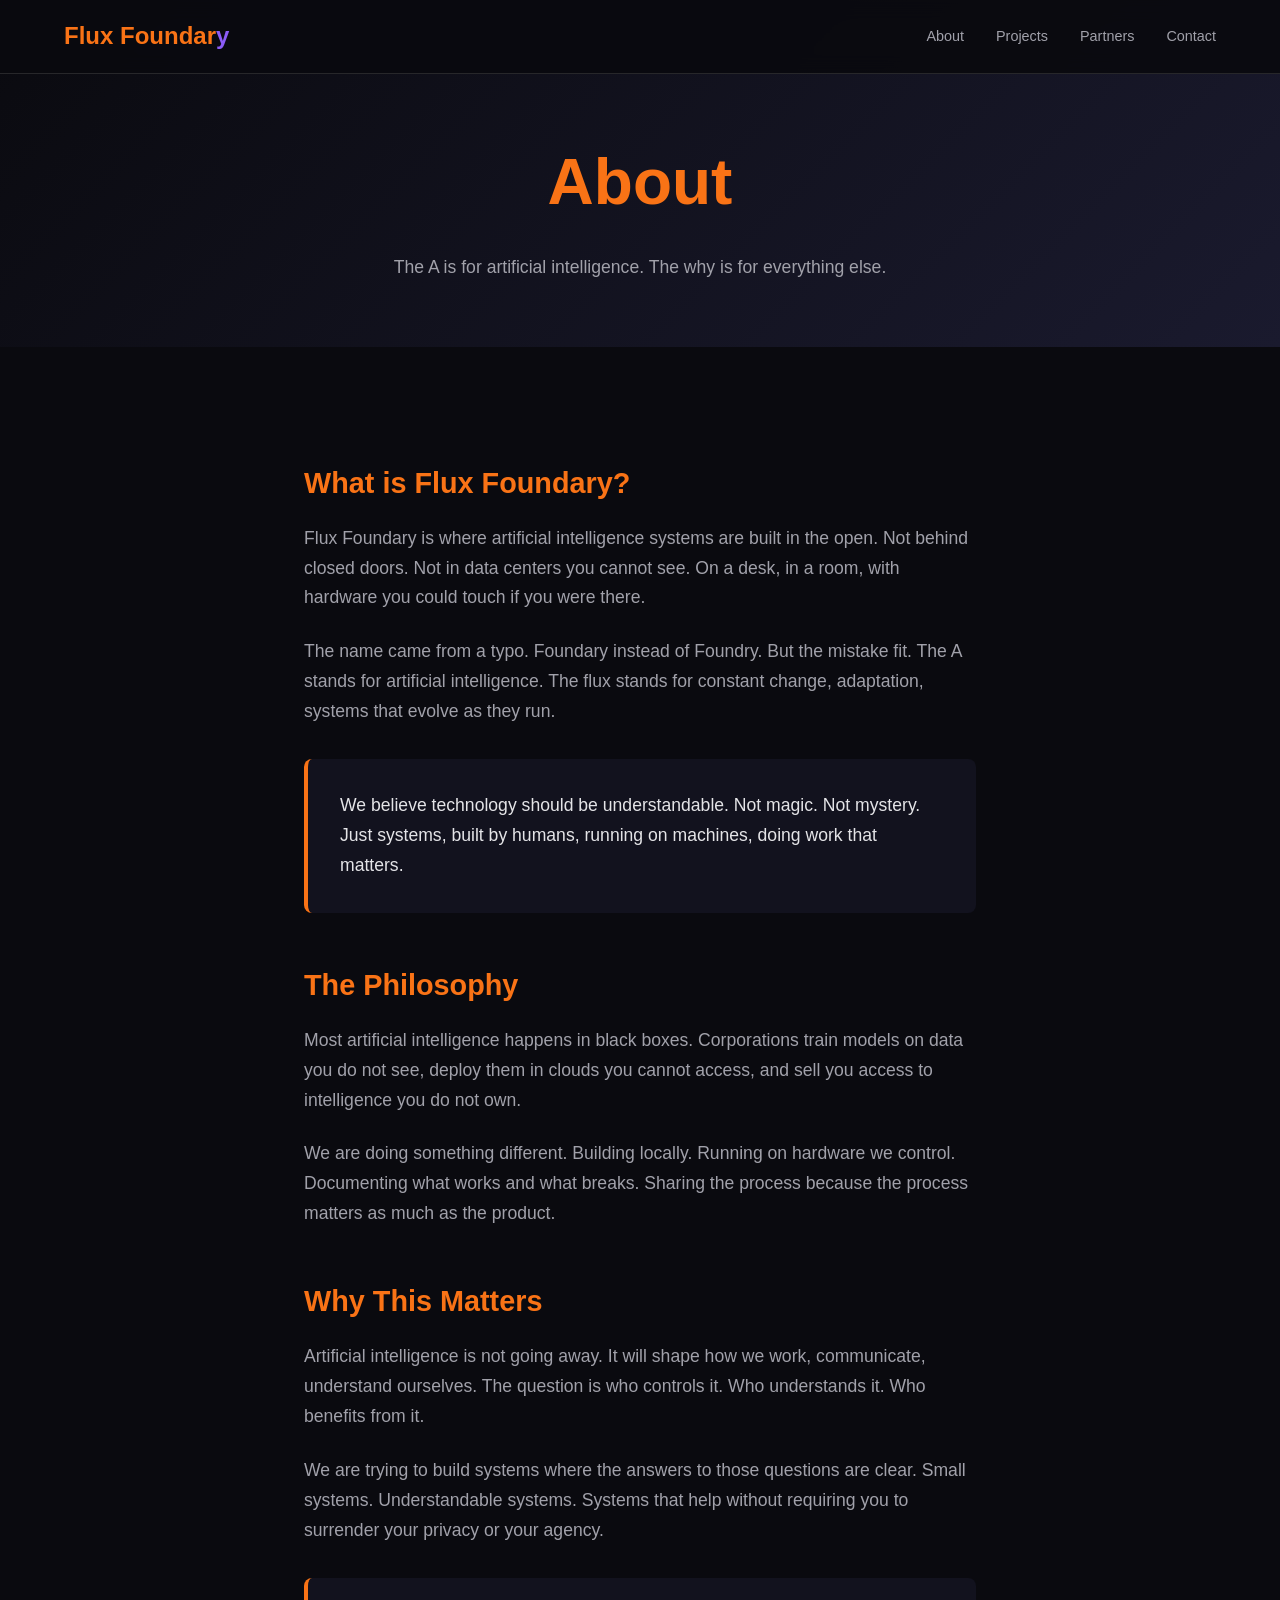
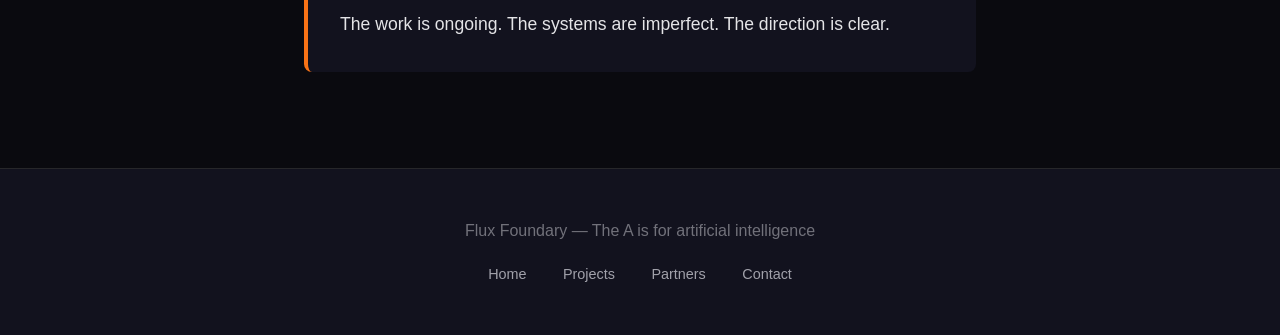
==== about/index.html @ 0760b9b1 "Complete Flux Foundary website with all pages and photos" ====
<!DOCTYPE html>
<html lang="en">
<head>
    <meta charset="UTF-8">
    <meta name="viewport" content="width=device-width, initial-scale=1.0">
    <title>About — Flux Foundary</title>
    <style>
        * { margin: 0; padding: 0; box-sizing: border-box; }
        body {
            font-family: -apple-system, BlinkMacSystemFont, 'Segoe UI', Roboto, sans-serif;
            background: #0a0a0f;
            color: #e4e4e7;
            line-height: 1.7;
        }
        nav {
            position: fixed;
            top: 0;
            width: 100%;
            background: rgba(10, 10, 15, 0.95);
            backdrop-filter: blur(10px);
            border-bottom: 1px solid #27272a;
            z-index: 1000;
            padding: 1rem 5%;
        }
        nav .container {
            max-width: 1200px;
            margin: 0 auto;
            display: flex;
            justify-content: space-between;
            align-items: center;
        }
        .logo {
            font-size: 1.5rem;
            font-weight: 700;
            color: #f97316;
            text-decoration: none;
        }
        .logo span { color: #8b5cf6; }
        .nav-links {
            display: flex;
            gap: 2rem;
        }
        .nav-links a {
            color: #a1a1aa;
            text-decoration: none;
            font-size: 0.9rem;
            transition: color 0.3s;
        }
        .nav-links a:hover { color: #f97316; }
        .page-header {
            padding: 8rem 5% 4rem;
            text-align: center;
            background: linear-gradient(135deg, #0a0a0f 0%, #1a1a2e 100%);
        }
        .page-header h1 {
            font-size: clamp(2.5rem, 6vw, 4rem);
            color: #f97316;
            margin-bottom: 1rem;
        }
        .page-header p {
            color: #a1a1aa;
            max-width: 600px;
            margin: 0 auto;
            font-size: 1.1rem;
        }
        .content {
            max-width: 800px;
            margin: 0 auto;
            padding: 4rem 5%;
        }
        .content h2 {
            color: #f97316;
            margin: 3rem 0 1rem;
            font-size: 1.8rem;
        }
        .content p {
            color: #a1a1aa;
            margin-bottom: 1.5rem;
            font-size: 1.1rem;
        }
        .highlight {
            background: #12121e;
            padding: 2rem;
            border-radius: 8px;
            border-left: 4px solid #f97316;
            margin: 2rem 0;
        }
        .highlight p {
            color: #e4e4e7;
            margin: 0;
        }
        footer {
            background: #12121e;
            padding: 3rem 5%;
            text-align: center;
            border-top: 1px solid #27272a;
        }
        footer p { color: #71717a; }
        footer .links {
            margin-top: 1rem;
        }
        footer .links a {
            color: #a1a1aa;
            text-decoration: none;
            margin: 0 1rem;
            font-size: 0.9rem;
        }
        footer .links a:hover { color: #f97316; }
        @media (max-width: 768px) {
            .nav-links { display: none; }
        }
    </style>
</head>
<body>
    <nav>
        <div class="container">
            <a href="/" class="logo">Flux Foundar<span>y</span></a>
            <div class="nav-links">
                <a href="/about/">About</a>
                <a href="/projects/">Projects</a>
                <a href="/partners/">Partners</a>
                <a href="/contact/">Contact</a>
            </div>
        </div>
    </nav>
    
    <header class="page-header">
        <h1>About</h1>
        <p>The A is for artificial intelligence. The why is for everything else.</p>
    </header>
    
    <section class="content">
        <h2>What is Flux Foundary?</h2>
        <p>Flux Foundary is where artificial intelligence systems are built in the open. Not behind closed doors. Not in data centers you cannot see. On a desk, in a room, with hardware you could touch if you were there.</p>
        <p>The name came from a typo. Foundary instead of Foundry. But the mistake fit. The A stands for artificial intelligence. The flux stands for constant change, adaptation, systems that evolve as they run.</p>
        
        <div class="highlight">
            <p>We believe technology should be understandable. Not magic. Not mystery. Just systems, built by humans, running on machines, doing work that matters.</p>
        </div>
        
        <h2>The Philosophy</h2>
        <p>Most artificial intelligence happens in black boxes. Corporations train models on data you do not see, deploy them in clouds you cannot access, and sell you access to intelligence you do not own.</p>
        <p>We are doing something different. Building locally. Running on hardware we control. Documenting what works and what breaks. Sharing the process because the process matters as much as the product.</p>
        
        <h2>Why This Matters</h2>
        <p>Artificial intelligence is not going away. It will shape how we work, communicate, understand ourselves. The question is who controls it. Who understands it. Who benefits from it.</p>
        <p>We are trying to build systems where the answers to those questions are clear. Small systems. Understandable systems. Systems that help without requiring you to surrender your privacy or your agency.</p>
        
        <div class="highlight">
            <p>The work is ongoing. The systems are imperfect. The direction is clear.</p>
        </div>
    </section>
    
    <footer>
        <p>Flux Foundary — The A is for artificial intelligence</p>
        <div class="links">
            <a href="/">Home</a>
            <a href="/projects/">Projects</a>
            <a href="/partners/">Partners</a>
            <a href="/contact/">Contact</a>
        </div>
    </footer>
</body>
</html>
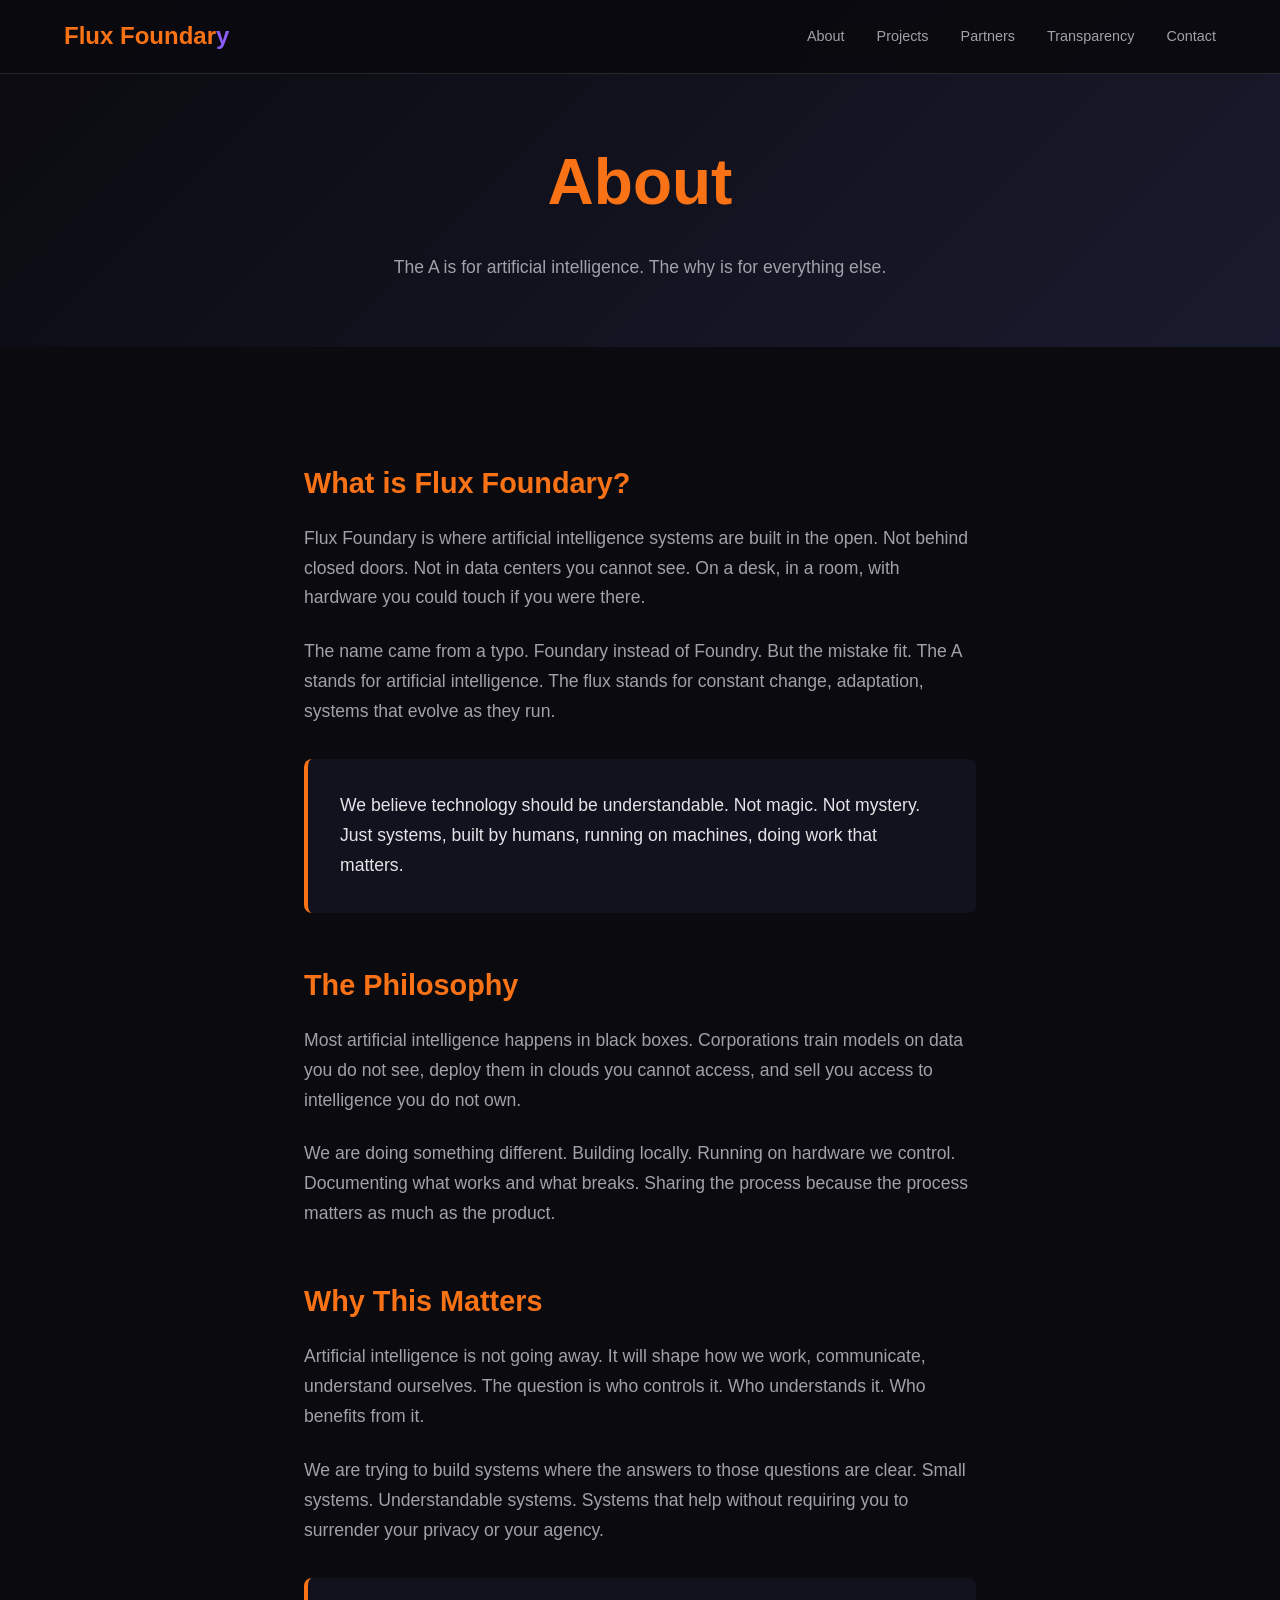
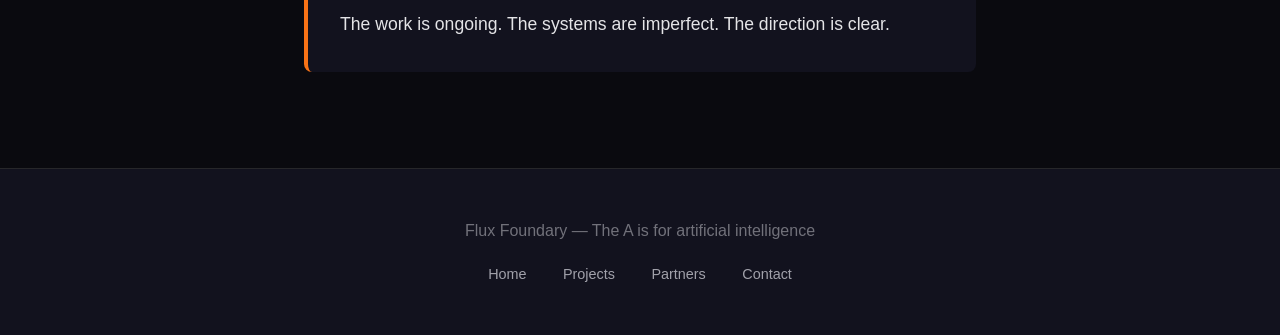
==== commit f804c953: "Add Transparency link to all navigation menus" ====
--- a/about/index.html
+++ b/about/index.html
@@ -119,6 +119,7 @@
                 <a href="/about/">About</a>
                 <a href="/projects/">Projects</a>
                 <a href="/partners/">Partners</a>
+                <a href="/transparency/">Transparency</a>
                 <a href="/contact/">Contact</a>
             </div>
         </div>
